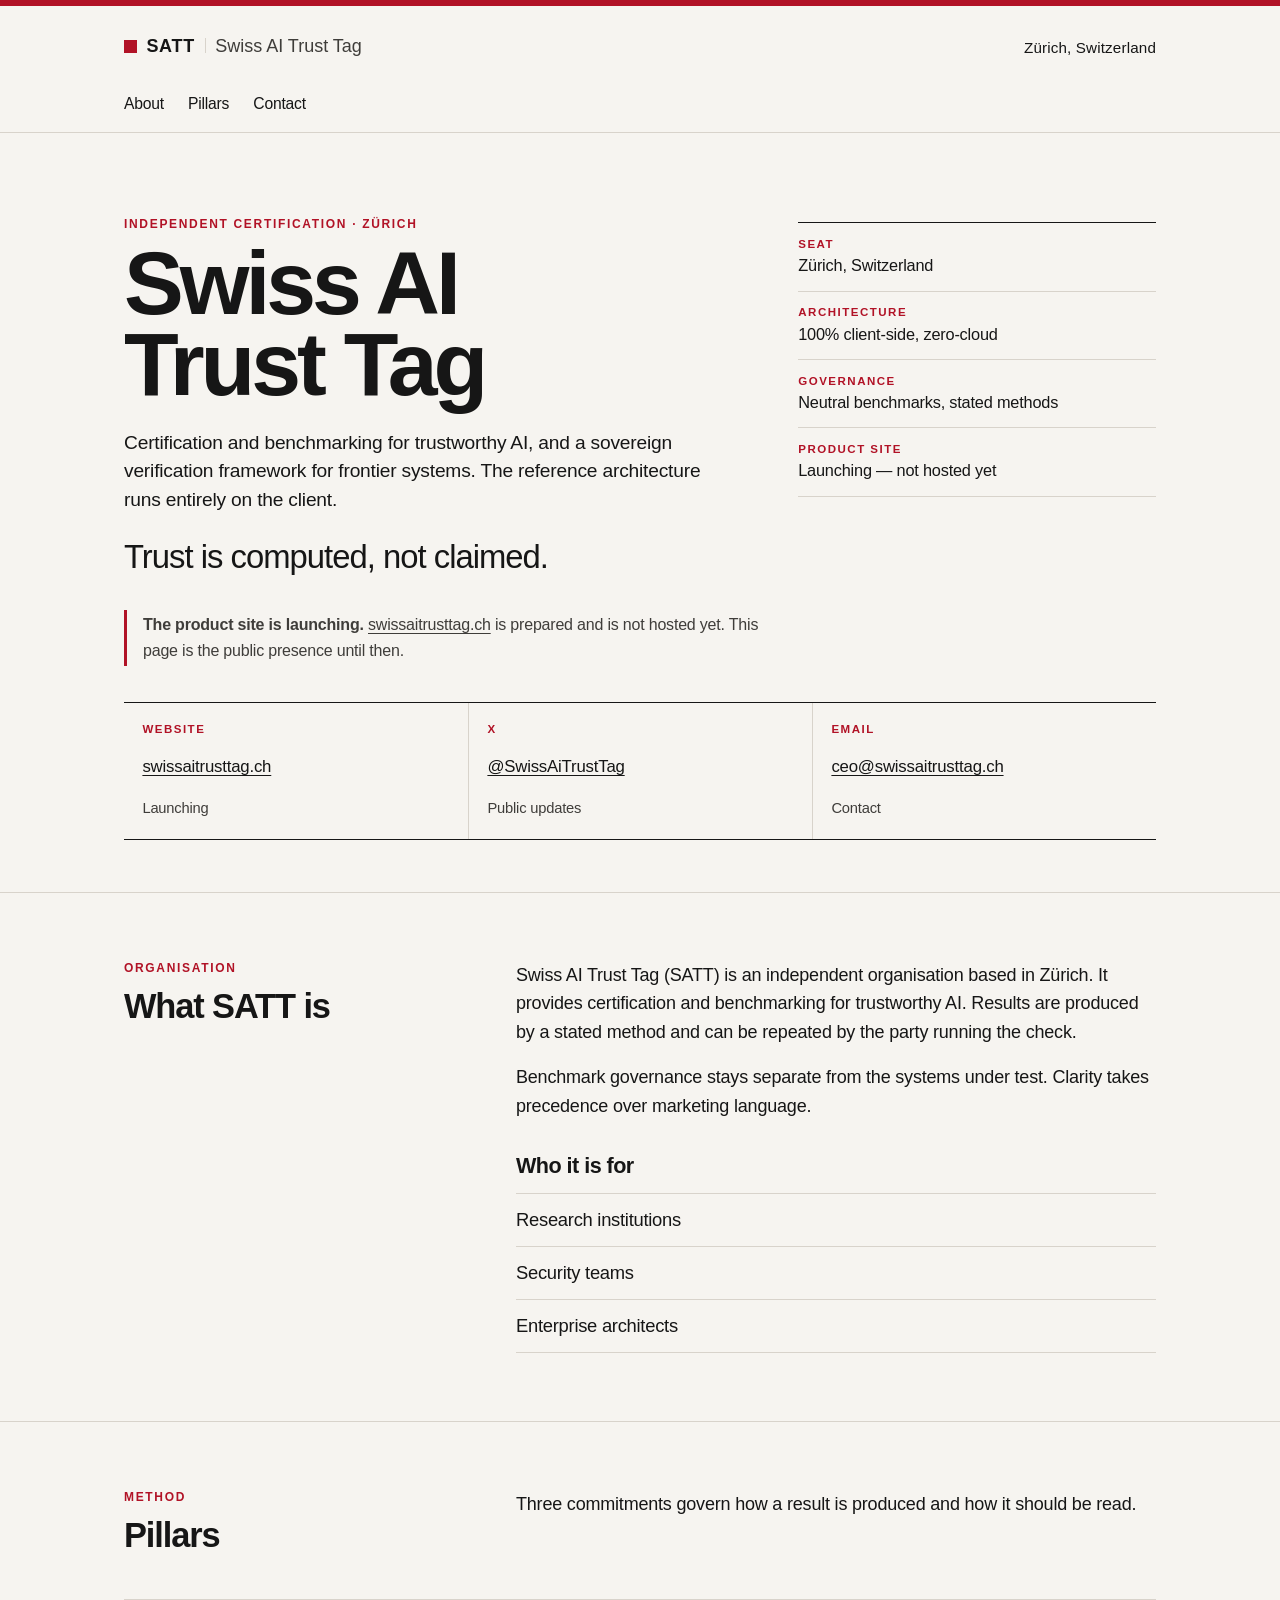
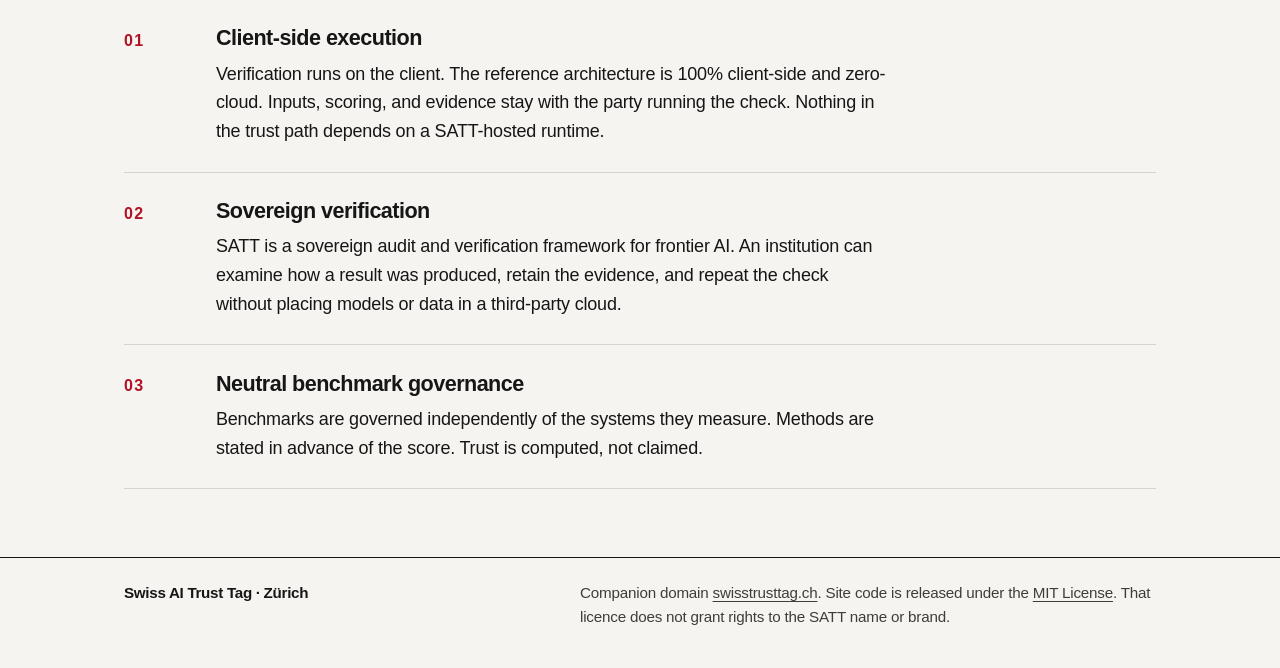
==== index.html @ c36a99b1 "feat: add SATT public brand presence Replace the placeholder README with the Swiss AI Trust Tag bran" ====
<!DOCTYPE html>
<html lang="en">
<head>
  <meta charset="utf-8">
  <meta name="viewport" content="width=device-width, initial-scale=1">
  <title>Swiss AI Trust Tag (SATT) — Zürich</title>
  <meta name="description" content="Swiss AI Trust Tag (SATT) is an independent certification and benchmarking organisation for trustworthy AI, based in Zürich. Client-side verification. Trust is computed, not claimed.">
  <meta name="color-scheme" content="light">
  <meta name="theme-color" content="#f6f4f0">
  <meta property="og:title" content="Swiss AI Trust Tag (SATT)">
  <meta property="og:description" content="Independent certification and benchmarking for trustworthy AI. Zürich. Trust is computed, not claimed.">
  <meta property="og:type" content="website">
  <meta property="og:locale" content="en">
  <meta name="twitter:card" content="summary">
  <meta name="twitter:site" content="@SwissAiTrustTag">
  <link rel="icon" href="assets/favicon.svg" type="image/svg+xml">
  <link rel="stylesheet" href="assets/style.css">
</head>
<body>
  <a class="skip" href="#main">Skip to content</a>
  <header class="site-header">
    <div class="wrap header-top">
      <a class="wordmark" href="./">
        <span class="mark" aria-hidden="true"></span>
        <span class="wordmark__short">SATT</span>
        <span class="wordmark__full">Swiss AI Trust Tag</span>
      </a>
      <p class="place">Zürich, Switzerland</p>
    </div>
    <nav class="wrap" aria-label="Page">
      <ul class="nav-list">
        <li><a href="#about">About</a></li>
        <li><a href="#pillars">Pillars</a></li>
        <li><a href="#contact">Contact</a></li>
      </ul>
    </nav>
  </header>

  <main id="main">
    <section class="hero" aria-labelledby="hero-title">
      <div class="wrap hero-grid">
        <div>
          <p class="kicker">Independent certification · Zürich</p>
          <h1 id="hero-title">Swiss AI<br> Trust Tag</h1>
          <p class="lede">Certification and benchmarking for trustworthy AI, and a sovereign verification framework for frontier systems. The reference architecture runs entirely on the client.</p>
          <p class="statement">Trust is computed, not claimed.</p>
        </div>
        <dl class="facts">
          <div>
            <dt>Seat</dt>
            <dd>Zürich, Switzerland</dd>
          </div>
          <div>
            <dt>Architecture</dt>
            <dd>100% client-side, zero-cloud</dd>
          </div>
          <div>
            <dt>Governance</dt>
            <dd>Neutral benchmarks, stated methods</dd>
          </div>
          <div>
            <dt>Product site</dt>
            <dd>Launching — not hosted yet</dd>
          </div>
        </dl>
      </div>
      <div class="wrap">
        <aside class="notice" aria-label="Site status">
          <p><strong>The product site is launching.</strong> <a href="https://swissaitrusttag.ch">swissaitrusttag.ch</a> is prepared and is not hosted yet. This page is the public presence until then.</p>
        </aside>
        <ul class="contacts" id="contact">
          <li>
            <a href="https://swissaitrusttag.ch">
              <span class="contacts__label">Website</span>
              <span class="contacts__value">swissaitrusttag.ch</span>
              <span class="contacts__meta">Launching</span>
            </a>
          </li>
          <li>
            <a href="https://x.com/SwissAiTrustTag">
              <span class="contacts__label">X</span>
              <span class="contacts__value">@SwissAiTrustTag</span>
              <span class="contacts__meta">Public updates</span>
            </a>
          </li>
          <li>
            <a href="mailto:ceo@swissaitrusttag.ch">
              <span class="contacts__label">Email</span>
              <span class="contacts__value">ceo@swissaitrusttag.ch</span>
              <span class="contacts__meta">Contact</span>
            </a>
          </li>
        </ul>
      </div>
    </section>

    <section class="block" id="about" aria-labelledby="about-heading">
      <div class="wrap split">
        <div>
          <p class="kicker">Organisation</p>
          <h2 id="about-heading">What SATT is</h2>
        </div>
        <div class="prose">
          <p>Swiss AI Trust Tag (SATT) is an independent organisation based in Zürich. It provides certification and benchmarking for trustworthy AI. Results are produced by a stated method and can be repeated by the party running the check.</p>
          <p>Benchmark governance stays separate from the systems under test. Clarity takes precedence over marketing language.</p>
          <h3>Who it is for</h3>
          <ul class="audience">
            <li>Research institutions</li>
            <li>Security teams</li>
            <li>Enterprise architects</li>
          </ul>
        </div>
      </div>
    </section>

    <section class="block" id="pillars" aria-labelledby="pillars-heading">
      <div class="wrap">
        <div class="split">
          <div>
            <p class="kicker">Method</p>
            <h2 id="pillars-heading">Pillars</h2>
          </div>
          <p class="prose">Three commitments govern how a result is produced and how it should be read.</p>
        </div>
        <div class="pillars">
          <article class="pillar">
            <p class="pillar__index" aria-hidden="true">01</p>
            <div>
              <h3>Client-side execution</h3>
              <p>Verification runs on the client. The reference architecture is 100% client-side and zero-cloud. Inputs, scoring, and evidence stay with the party running the check. Nothing in the trust path depends on a SATT-hosted runtime.</p>
            </div>
          </article>
          <article class="pillar">
            <p class="pillar__index" aria-hidden="true">02</p>
            <div>
              <h3>Sovereign verification</h3>
              <p>SATT is a sovereign audit and verification framework for frontier AI. An institution can examine how a result was produced, retain the evidence, and repeat the check without placing models or data in a third-party cloud.</p>
            </div>
          </article>
          <article class="pillar">
            <p class="pillar__index" aria-hidden="true">03</p>
            <div>
              <h3>Neutral benchmark governance</h3>
              <p>Benchmarks are governed independently of the systems they measure. Methods are stated in advance of the score. Trust is computed, not claimed.</p>
            </div>
          </article>
        </div>
      </div>
    </section>
  </main>

  <footer class="site-footer">
    <div class="wrap footer-grid">
      <p class="footer-name">Swiss AI Trust Tag · Zürich</p>
      <p>Companion domain <a href="https://swisstrusttag.ch">swisstrusttag.ch</a>. Site code is released under the <a href="LICENSE">MIT License</a>. That licence does not grant rights to the SATT name or brand.</p>
    </div>
  </footer>
  <script type="application/ld+json">
    {
      "@context": "https://schema.org",
      "@type": "Organization",
      "name": "Swiss AI Trust Tag",
      "alternateName": "SATT",
      "url": "https://swissaitrusttag.ch",
      "email": "ceo@swissaitrusttag.ch",
      "address": {
        "@type": "PostalAddress",
        "addressLocality": "Zürich",
        "addressCountry": "CH"
      },
      "sameAs": [
        "https://x.com/SwissAiTrustTag",
        "https://swisstrusttag.ch"
      ]
    }
  </script>
</body>
</html>
---- assets/style.css ----
:root {
  --paper: #f6f4f0;
  --ink: #161616;
  --muted: #3f3d3a;
  --red: #b11226;
  --line: #d8d3cb;
  --rule: #161616;
  --sheet: #fffcf8;
  --focus: #161616;
  --max: 70rem;
  color-scheme: light;
}

*,
*::before,
*::after {
  box-sizing: border-box;
}

html {
  scroll-behavior: smooth;
}

body {
  margin: 0;
  background: var(--paper);
  color: var(--ink);
  font-family: "Helvetica Neue", Helvetica, Arial, "Liberation Sans", "Nimbus Sans", sans-serif;
  font-size: 1.125rem;
  line-height: 1.6;
  letter-spacing: -0.011em;
  border-top: 6px solid var(--red);
  text-rendering: optimizeLegibility;
}

::selection {
  background: var(--red);
  color: #fff;
}

:focus-visible {
  outline: 2px solid var(--focus);
  outline-offset: 3px;
}

.skip {
  position: absolute;
  left: 1rem;
  top: 0.75rem;
  z-index: 20;
  padding: 0.55rem 0.85rem;
  background: var(--sheet);
  color: var(--ink);
  border: 2px solid var(--ink);
  clip: rect(0 0 0 0);
  clip-path: inset(50%);
  height: 1px;
  width: 1px;
  overflow: hidden;
  white-space: nowrap;
}

.skip:focus {
  clip: auto;
  clip-path: none;
  height: auto;
  width: auto;
  overflow: visible;
}

.wrap {
  width: min(var(--max), 100%);
  margin-inline: auto;
  padding-inline: clamp(1.25rem, 4vw, 2.75rem);
}

a {
  color: inherit;
  text-underline-offset: 0.18em;
  text-decoration-thickness: 1px;
}

a:hover {
  color: var(--red);
}

p {
  text-wrap: pretty;
}

h1,
h2,
h3 {
  text-wrap: balance;
  font-weight: 700;
}

.kicker {
  margin: 0 0 0.7rem;
  color: var(--red);
  font-size: 0.75rem;
  font-weight: 700;
  letter-spacing: 0.14em;
  line-height: 1.3;
  text-transform: uppercase;
}

.site-header {
  border-bottom: 1px solid var(--line);
}

.header-top {
  display: flex;
  flex-wrap: wrap;
  justify-content: space-between;
  align-items: baseline;
  gap: 0.35rem 1.25rem;
  padding-block: 1.15rem 0.85rem;
}

.wordmark {
  display: inline-flex;
  align-items: center;
  gap: 0.6rem;
  min-height: 2.75rem;
  font-weight: 700;
  letter-spacing: 0.04em;
  text-decoration: none;
}

.mark {
  width: 0.8rem;
  height: 0.8rem;
  background: var(--red);
  flex: none;
}

.wordmark__full {
  font-weight: 400;
  letter-spacing: 0;
  color: var(--muted);
}

.wordmark__full::before {
  content: "";
  display: inline-block;
  width: 1px;
  height: 0.85em;
  margin-right: 0.6rem;
  background: var(--line);
  vertical-align: -0.08em;
}

.place {
  margin: 0;
  font-size: 0.95rem;
  letter-spacing: 0.01em;
}

.nav-list {
  display: flex;
  flex-wrap: wrap;
  gap: 0.25rem 1.5rem;
  margin: 0;
  padding: 0 0 0.35rem;
  list-style: none;
}

.nav-list a {
  display: inline-flex;
  align-items: center;
  min-height: 2.75rem;
  text-decoration: none;
  font-size: 0.98rem;
}

.nav-list a:hover {
  text-decoration: underline;
  text-underline-offset: 0.22em;
}

.hero {
  padding-block: clamp(2.5rem, 7vw, 5.25rem) clamp(2rem, 5vw, 3.25rem);
}

.hero-grid {
  display: grid;
  grid-template-columns: minmax(0, 1.45fr) minmax(15.5rem, 0.85fr);
  gap: 2.5rem 4rem;
  align-items: start;
}

h1 {
  margin: 0;
  font-size: clamp(3.15rem, 7.2vw, 5.6rem);
  line-height: 0.9;
  letter-spacing: -0.045em;
}

h1.title-plain {
  font-size: clamp(2.4rem, 5vw, 3.5rem);
  line-height: 1.05;
  letter-spacing: -0.035em;
}

.lede {
  max-width: 38rem;
  margin: 1.5rem 0 0;
  font-size: 1.2rem;
  line-height: 1.5;
}

.statement {
  max-width: 16em;
  margin: 1.35rem 0 0;
  font-size: clamp(1.55rem, 2.6vw, 2.05rem);
  font-weight: 400;
  line-height: 1.25;
  letter-spacing: -0.03em;
}

.facts {
  margin: 0.35rem 0 0;
  border-top: 1px solid var(--rule);
}

.facts div {
  padding: 0.85rem 0;
  border-bottom: 1px solid var(--line);
}

.facts dt {
  margin: 0 0 0.15rem;
  color: var(--red);
  font-size: 0.72rem;
  font-weight: 700;
  letter-spacing: 0.13em;
  line-height: 1.3;
  text-transform: uppercase;
}

.facts dd {
  margin: 0;
  font-size: 1.02rem;
  line-height: 1.4;
}

.notice {
  max-width: 40rem;
  margin: 2rem 0 0;
  padding: 0.15rem 0 0.15rem 1rem;
  border-left: 3px solid var(--red);
  color: var(--muted);
  font-size: 1rem;
}

.notice p {
  margin: 0;
}

.contacts {
  display: grid;
  grid-template-columns: repeat(3, minmax(0, 1fr));
  margin: 2.25rem 0 0;
  padding: 0;
  list-style: none;
  border-top: 1px solid var(--rule);
  border-bottom: 1px solid var(--rule);
}

.contacts li + li {
  border-left: 1px solid var(--line);
}

.contacts a {
  display: flex;
  flex-direction: column;
  justify-content: space-between;
  gap: 0.85rem;
  min-height: 8.5rem;
  padding: 1.1rem 1.15rem 1.15rem;
  text-decoration: none;
}

.contacts a:hover {
  background: var(--sheet);
}

.contacts__label {
  color: var(--red);
  font-size: 0.72rem;
  font-weight: 700;
  letter-spacing: 0.13em;
  text-transform: uppercase;
}

.contacts__value {
  font-size: 1.05rem;
  line-height: 1.35;
  text-decoration: underline;
  text-underline-offset: 0.16em;
  overflow-wrap: anywhere;
}

.contacts__meta {
  color: var(--muted);
  font-size: 0.92rem;
}

.block {
  padding-block: clamp(2.4rem, 6vw, 4.25rem);
  border-top: 1px solid var(--line);
  scroll-margin-top: 1.25rem;
}

#contact {
  scroll-margin-top: 1.25rem;
}

.split {
  display: grid;
  grid-template-columns: minmax(9rem, 14rem) minmax(0, 40rem);
  gap: 1.25rem 3rem;
  align-items: start;
  justify-content: space-between;
}

.prose > :first-child,
.split > p {
  margin-top: 0;
}

.prose p,
.split > p {
  margin-bottom: 0;
}

.prose p + p {
  margin-top: 1rem;
}

.prose h3 {
  margin: 2rem 0 0.85rem;
}

h2 {
  margin: 0;
  font-size: clamp(1.7rem, 3vw, 2.15rem);
  line-height: 1.12;
  letter-spacing: -0.032em;
}

h3 {
  margin: 0 0 0.45rem;
  font-size: 1.35rem;
  line-height: 1.25;
  letter-spacing: -0.025em;
}

.audience {
  margin: 0.4rem 0 0;
  padding: 0;
  list-style: none;
}

.audience li {
  padding: 0.7rem 0;
  border-top: 1px solid var(--line);
  font-size: 1.15rem;
  letter-spacing: -0.015em;
}

.audience li:last-child {
  border-bottom: 1px solid var(--line);
}

.pillars {
  margin-top: clamp(1.75rem, 4vw, 2.75rem);
}

.pillar {
  display: grid;
  grid-template-columns: 4.25rem minmax(0, 1fr);
  gap: 0.35rem 1.5rem;
  padding: 1.6rem 0;
  border-top: 1px solid var(--line);
}

.pillar:last-child {
  border-bottom: 1px solid var(--line);
}

.pillar__index {
  margin: 0.15rem 0 0;
  color: var(--red);
  font-size: 1rem;
  font-weight: 700;
  letter-spacing: 0.08em;
  font-variant-numeric: tabular-nums;
}

.pillar p:last-child {
  max-width: 42rem;
  margin: 0;
}

.site-footer {
  border-top: 1px solid var(--rule);
  padding-block: 1.4rem 2.4rem;
  color: var(--muted);
  font-size: 0.95rem;
}

.footer-grid {
  display: flex;
  flex-wrap: wrap;
  justify-content: space-between;
  gap: 1rem 2rem;
}

.site-footer p {
  margin: 0;
  max-width: 36rem;
}

.footer-name {
  color: var(--ink);
  font-weight: 700;
  letter-spacing: -0.02em;
}

@media (max-width: 800px) {
  .hero-grid,
  .split {
    grid-template-columns: 1fr;
  }

  .facts {
    margin-top: 0.25rem;
  }

  .contacts {
    grid-template-columns: 1fr;
  }

  .contacts li + li {
    border-left: 0;
    border-top: 1px solid var(--line);
  }
}

@media (max-width: 720px) {
  .wordmark__full {
    display: none;
  }
}

@media (max-width: 560px) {
  .pillar {
    grid-template-columns: 1fr;
    gap: 0.2rem;
  }

  h1 {
    font-size: clamp(2.7rem, 15vw, 3.4rem);
  }
}

@media (prefers-reduced-motion: reduce) {
  html {
    scroll-behavior: auto;
  }
}

@media print {
  body {
    border-top: 0;
    background: #fff;
    color: #000;
    font-size: 11pt;
  }

  .skip,
  .nav-list {
    display: none;
  }

  a {
    text-decoration: none;
  }

  .contacts a[href]::after,
  .site-footer a[href]::after,
  .notice a[href]::after {
    content: " (" attr(href) ")";
    font-size: 0.85em;
  }

  .contacts a {
    min-height: 0;
  }
}
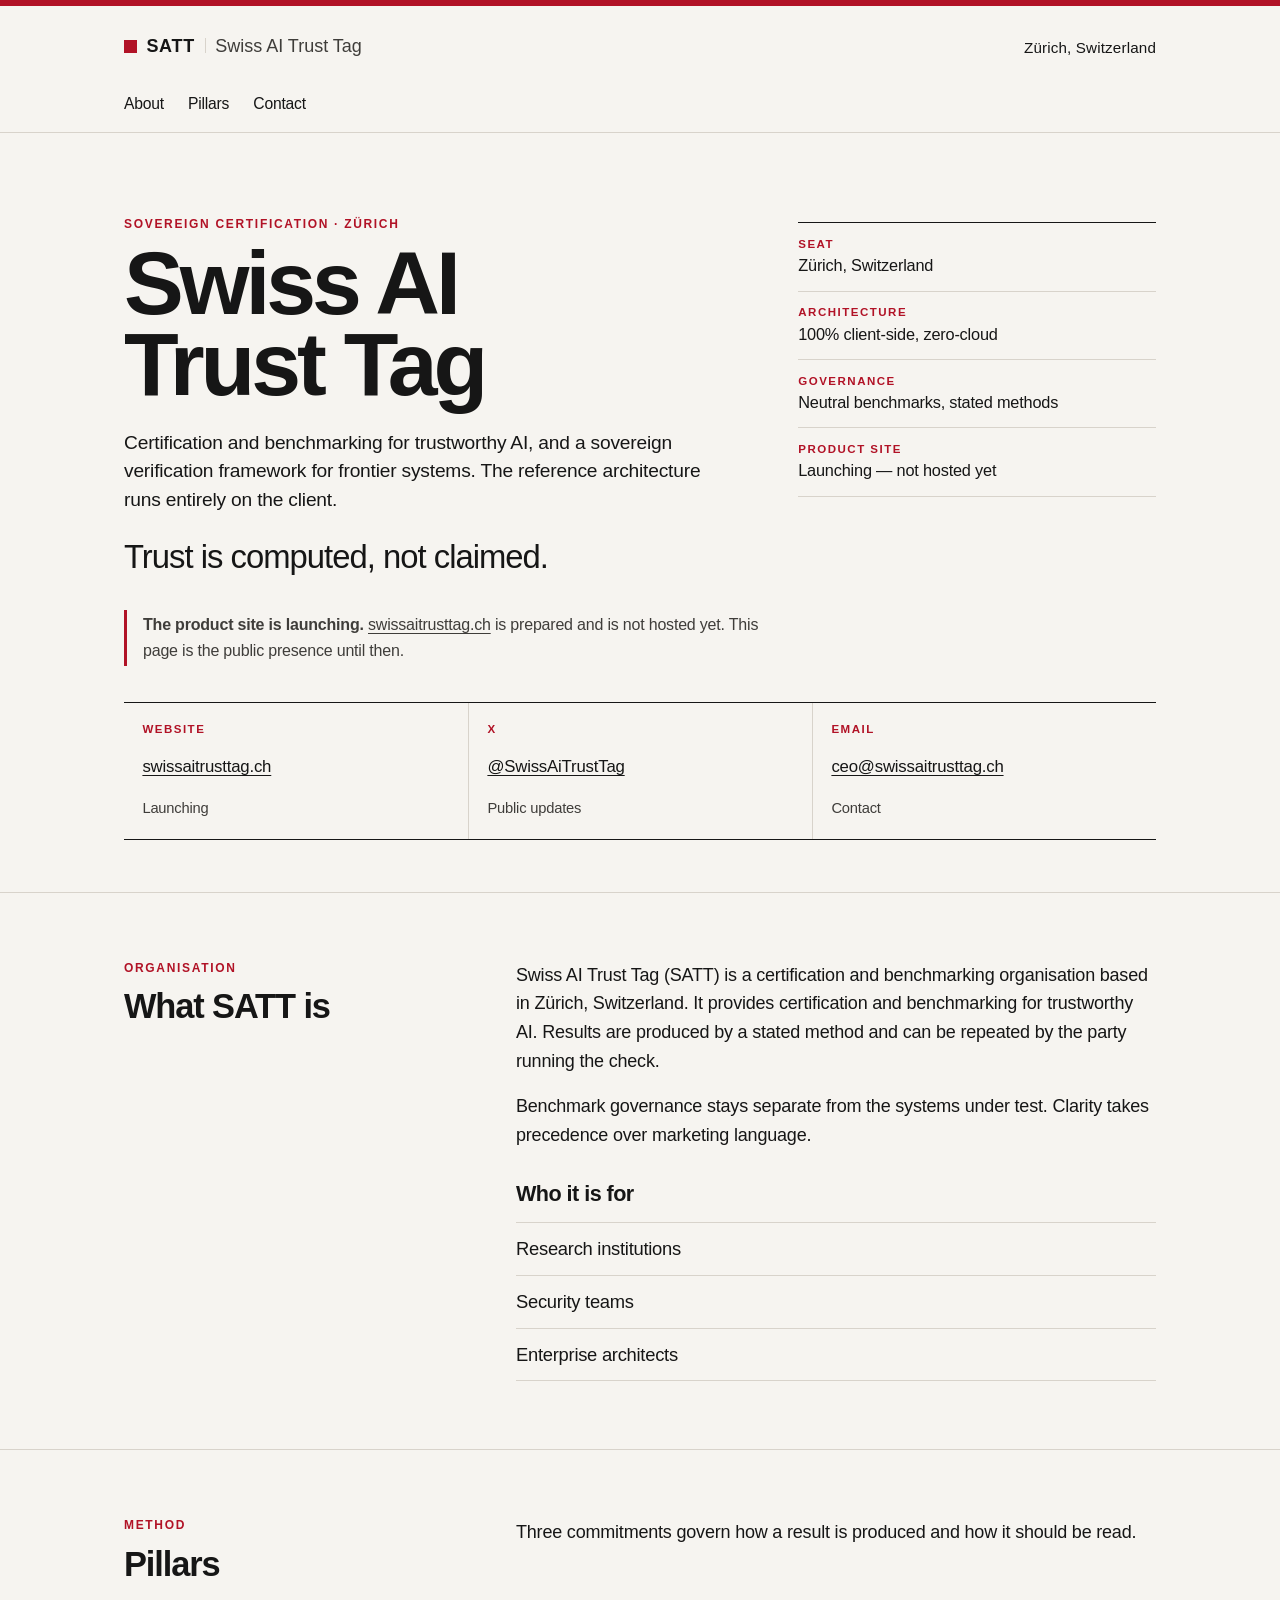
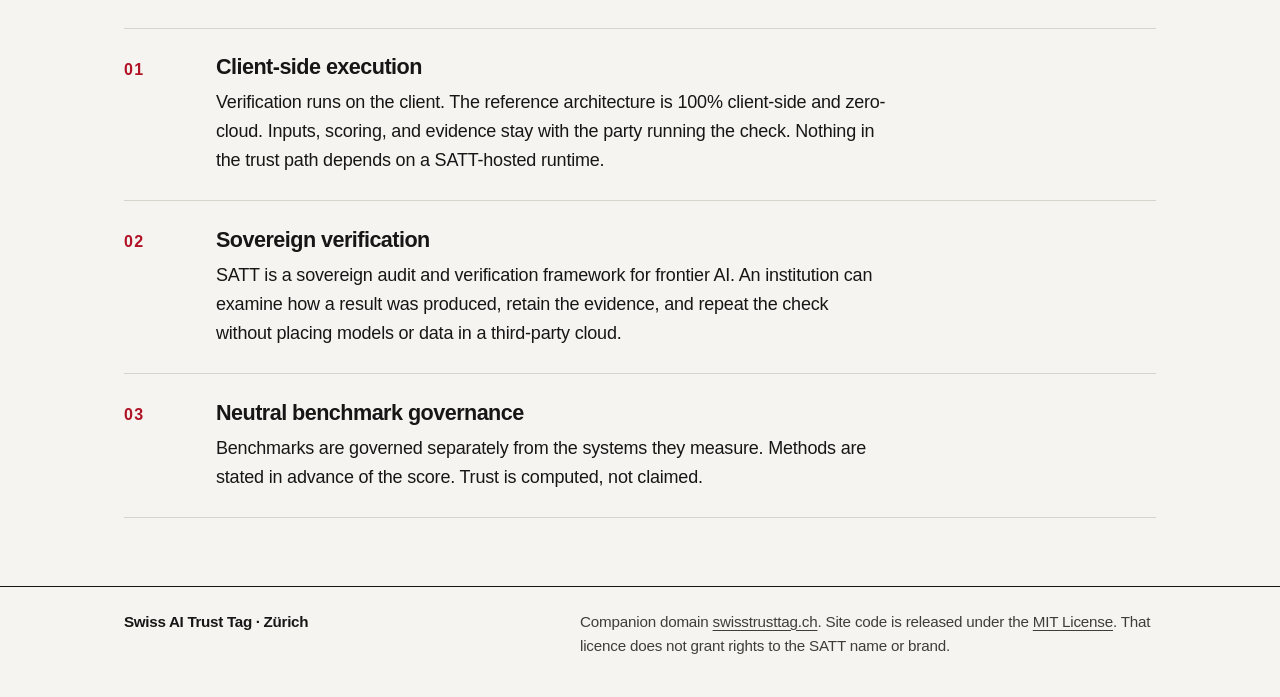
==== commit 5cf0be1e: "fix: drop banned independence wording from brand copy Replace every form of "independent" in the pub" ====
--- a/index.html
+++ b/index.html
@@ -4,11 +4,11 @@
   <meta charset="utf-8">
   <meta name="viewport" content="width=device-width, initial-scale=1">
   <title>Swiss AI Trust Tag (SATT) — Zürich</title>
-  <meta name="description" content="Swiss AI Trust Tag (SATT) is an independent certification and benchmarking organisation for trustworthy AI, based in Zürich. Client-side verification. Trust is computed, not claimed.">
+  <meta name="description" content="Swiss AI Trust Tag (SATT) is a certification and benchmarking organisation for trustworthy AI, based in Zürich, Switzerland. Client-side verification. Trust is computed, not claimed.">
   <meta name="color-scheme" content="light">
   <meta name="theme-color" content="#f6f4f0">
   <meta property="og:title" content="Swiss AI Trust Tag (SATT)">
-  <meta property="og:description" content="Independent certification and benchmarking for trustworthy AI. Zürich. Trust is computed, not claimed.">
+  <meta property="og:description" content="Sovereign certification and benchmarking for trustworthy AI. Zürich. Trust is computed, not claimed.">
   <meta property="og:type" content="website">
   <meta property="og:locale" content="en">
   <meta name="twitter:card" content="summary">
@@ -40,7 +40,7 @@
     <section class="hero" aria-labelledby="hero-title">
       <div class="wrap hero-grid">
         <div>
-          <p class="kicker">Independent certification · Zürich</p>
+          <p class="kicker">Sovereign certification · Zürich</p>
           <h1 id="hero-title">Swiss AI<br> Trust Tag</h1>
           <p class="lede">Certification and benchmarking for trustworthy AI, and a sovereign verification framework for frontier systems. The reference architecture runs entirely on the client.</p>
           <p class="statement">Trust is computed, not claimed.</p>
@@ -101,7 +101,7 @@
           <h2 id="about-heading">What SATT is</h2>
         </div>
         <div class="prose">
-          <p>Swiss AI Trust Tag (SATT) is an independent organisation based in Zürich. It provides certification and benchmarking for trustworthy AI. Results are produced by a stated method and can be repeated by the party running the check.</p>
+          <p>Swiss AI Trust Tag (SATT) is a certification and benchmarking organisation based in Zürich, Switzerland. It provides certification and benchmarking for trustworthy AI. Results are produced by a stated method and can be repeated by the party running the check.</p>
           <p>Benchmark governance stays separate from the systems under test. Clarity takes precedence over marketing language.</p>
           <h3>Who it is for</h3>
           <ul class="audience">
@@ -141,7 +141,7 @@
             <p class="pillar__index" aria-hidden="true">03</p>
             <div>
               <h3>Neutral benchmark governance</h3>
-              <p>Benchmarks are governed independently of the systems they measure. Methods are stated in advance of the score. Trust is computed, not claimed.</p>
+              <p>Benchmarks are governed separately from the systems they measure. Methods are stated in advance of the score. Trust is computed, not claimed.</p>
             </div>
           </article>
         </div>
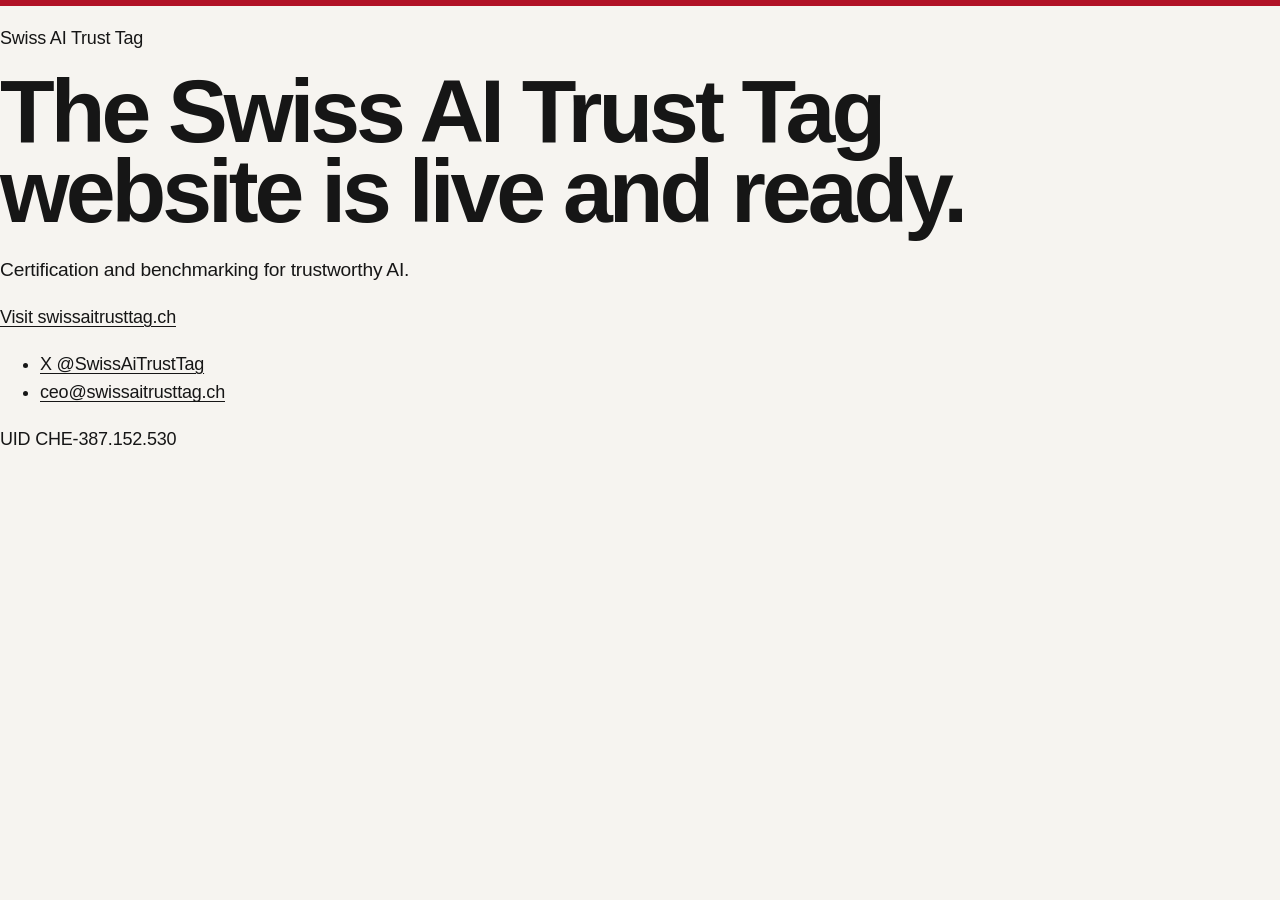
==== commit e36e32d3: "Replace site with new SATT live page" ====
--- a/index.html
+++ b/index.html
@@ -3,13 +3,15 @@
 <head>
   <meta charset="utf-8">
   <meta name="viewport" content="width=device-width, initial-scale=1">
-  <title>Swiss AI Trust Tag (SATT) — Zürich</title>
-  <meta name="description" content="Swiss AI Trust Tag (SATT) is a certification and benchmarking organisation for trustworthy AI, based in Zürich, Switzerland. Client-side verification. Trust is computed, not claimed.">
+  <title>Swiss AI Trust Tag (SATT) — The website is live</title>
+  <meta name="description" content="The Swiss AI Trust Tag (SATT) website is live and ready. Certification and benchmarking for trustworthy AI.">
+  <link rel="canonical" href="https://swissaitrusttag.ch/">
   <meta name="color-scheme" content="light">
   <meta name="theme-color" content="#f6f4f0">
   <meta property="og:title" content="Swiss AI Trust Tag (SATT)">
-  <meta property="og:description" content="Sovereign certification and benchmarking for trustworthy AI. Zürich. Trust is computed, not claimed.">
+  <meta property="og:description" content="The Swiss AI Trust Tag website is live and ready. Certification and benchmarking for trustworthy AI.">
   <meta property="og:type" content="website">
+  <meta property="og:url" content="https://swissaitrusttag.ch/">
   <meta property="og:locale" content="en">
   <meta name="twitter:card" content="summary">
   <meta name="twitter:site" content="@SwissAiTrustTag">
@@ -18,161 +20,23 @@
 </head>
 <body>
   <a class="skip" href="#main">Skip to content</a>
-  <header class="site-header">
-    <div class="wrap header-top">
-      <a class="wordmark" href="./">
-        <span class="mark" aria-hidden="true"></span>
-        <span class="wordmark__short">SATT</span>
-        <span class="wordmark__full">Swiss AI Trust Tag</span>
-      </a>
-      <p class="place">Zürich, Switzerland</p>
-    </div>
-    <nav class="wrap" aria-label="Page">
-      <ul class="nav-list">
-        <li><a href="#about">About</a></li>
-        <li><a href="#pillars">Pillars</a></li>
-        <li><a href="#contact">Contact</a></li>
-      </ul>
-    </nav>
-  </header>
-
   <main id="main">
-    <section class="hero" aria-labelledby="hero-title">
-      <div class="wrap hero-grid">
-        <div>
-          <p class="kicker">Sovereign certification · Zürich</p>
-          <h1 id="hero-title">Swiss AI<br> Trust Tag</h1>
-          <p class="lede">Certification and benchmarking for trustworthy AI, and a sovereign verification framework for frontier systems. The reference architecture runs entirely on the client.</p>
-          <p class="statement">Trust is computed, not claimed.</p>
-        </div>
-        <dl class="facts">
-          <div>
-            <dt>Seat</dt>
-            <dd>Zürich, Switzerland</dd>
-          </div>
-          <div>
-            <dt>Architecture</dt>
-            <dd>100% client-side, zero-cloud</dd>
-          </div>
-          <div>
-            <dt>Governance</dt>
-            <dd>Neutral benchmarks, stated methods</dd>
-          </div>
-          <div>
-            <dt>Product site</dt>
-            <dd>Launching — not hosted yet</dd>
-          </div>
-        </dl>
-      </div>
-      <div class="wrap">
-        <aside class="notice" aria-label="Site status">
-          <p><strong>The product site is launching.</strong> <a href="https://swissaitrusttag.ch">swissaitrusttag.ch</a> is prepared and is not hosted yet. This page is the public presence until then.</p>
-        </aside>
-        <ul class="contacts" id="contact">
-          <li>
-            <a href="https://swissaitrusttag.ch">
-              <span class="contacts__label">Website</span>
-              <span class="contacts__value">swissaitrusttag.ch</span>
-              <span class="contacts__meta">Launching</span>
-            </a>
-          </li>
-          <li>
-            <a href="https://x.com/SwissAiTrustTag">
-              <span class="contacts__label">X</span>
-              <span class="contacts__value">@SwissAiTrustTag</span>
-              <span class="contacts__meta">Public updates</span>
-            </a>
-          </li>
-          <li>
-            <a href="mailto:ceo@swissaitrusttag.ch">
-              <span class="contacts__label">Email</span>
-              <span class="contacts__value">ceo@swissaitrusttag.ch</span>
-              <span class="contacts__meta">Contact</span>
-            </a>
-          </li>
-        </ul>
-      </div>
-    </section>
-
-    <section class="block" id="about" aria-labelledby="about-heading">
-      <div class="wrap split">
-        <div>
-          <p class="kicker">Organisation</p>
-          <h2 id="about-heading">What SATT is</h2>
-        </div>
-        <div class="prose">
-          <p>Swiss AI Trust Tag (SATT) is a certification and benchmarking organisation based in Zürich, Switzerland. It provides certification and benchmarking for trustworthy AI. Results are produced by a stated method and can be repeated by the party running the check.</p>
-          <p>Benchmark governance stays separate from the systems under test. Clarity takes precedence over marketing language.</p>
-          <h3>Who it is for</h3>
-          <ul class="audience">
-            <li>Research institutions</li>
-            <li>Security teams</li>
-            <li>Enterprise architects</li>
-          </ul>
-        </div>
-      </div>
-    </section>
-
-    <section class="block" id="pillars" aria-labelledby="pillars-heading">
-      <div class="wrap">
-        <div class="split">
-          <div>
-            <p class="kicker">Method</p>
-            <h2 id="pillars-heading">Pillars</h2>
-          </div>
-          <p class="prose">Three commitments govern how a result is produced and how it should be read.</p>
-        </div>
-        <div class="pillars">
-          <article class="pillar">
-            <p class="pillar__index" aria-hidden="true">01</p>
-            <div>
-              <h3>Client-side execution</h3>
-              <p>Verification runs on the client. The reference architecture is 100% client-side and zero-cloud. Inputs, scoring, and evidence stay with the party running the check. Nothing in the trust path depends on a SATT-hosted runtime.</p>
-            </div>
-          </article>
-          <article class="pillar">
-            <p class="pillar__index" aria-hidden="true">02</p>
-            <div>
-              <h3>Sovereign verification</h3>
-              <p>SATT is a sovereign audit and verification framework for frontier AI. An institution can examine how a result was produced, retain the evidence, and repeat the check without placing models or data in a third-party cloud.</p>
-            </div>
-          </article>
-          <article class="pillar">
-            <p class="pillar__index" aria-hidden="true">03</p>
-            <div>
-              <h3>Neutral benchmark governance</h3>
-              <p>Benchmarks are governed separately from the systems they measure. Methods are stated in advance of the score. Trust is computed, not claimed.</p>
-            </div>
-          </article>
-        </div>
-      </div>
-    </section>
+    <p class="brand">
+      <span class="brand-mark" aria-hidden="true"></span>
+      <span>Swiss AI Trust Tag</span>
+    </p>
+    <h1>The Swiss AI Trust Tag website is live and ready.</h1>
+    <p class="lede">Certification and benchmarking for trustworthy AI.</p>
+    <p class="cta">
+      <a class="button" href="https://swissaitrusttag.ch">Visit swissaitrusttag.ch</a>
+    </p>
   </main>
-
-  <footer class="site-footer">
-    <div class="wrap footer-grid">
-      <p class="footer-name">Swiss AI Trust Tag · Zürich</p>
-      <p>Companion domain <a href="https://swisstrusttag.ch">swisstrusttag.ch</a>. Site code is released under the <a href="LICENSE">MIT License</a>. That licence does not grant rights to the SATT name or brand.</p>
-    </div>
+  <footer>
+    <ul>
+      <li><a href="https://x.com/SwissAiTrustTag">X @SwissAiTrustTag</a></li>
+      <li><a href="mailto:ceo@swissaitrusttag.ch">ceo@swissaitrusttag.ch</a></li>
+    </ul>
+    <p class="uid">UID CHE-387.152.530</p>
   </footer>
-  <script type="application/ld+json">
-    {
-      "@context": "https://schema.org",
-      "@type": "Organization",
-      "name": "Swiss AI Trust Tag",
-      "alternateName": "SATT",
-      "url": "https://swissaitrusttag.ch",
-      "email": "ceo@swissaitrusttag.ch",
-      "address": {
-        "@type": "PostalAddress",
-        "addressLocality": "Zürich",
-        "addressCountry": "CH"
-      },
-      "sameAs": [
-        "https://x.com/SwissAiTrustTag",
-        "https://swisstrusttag.ch"
-      ]
-    }
-  </script>
 </body>
 </html>
